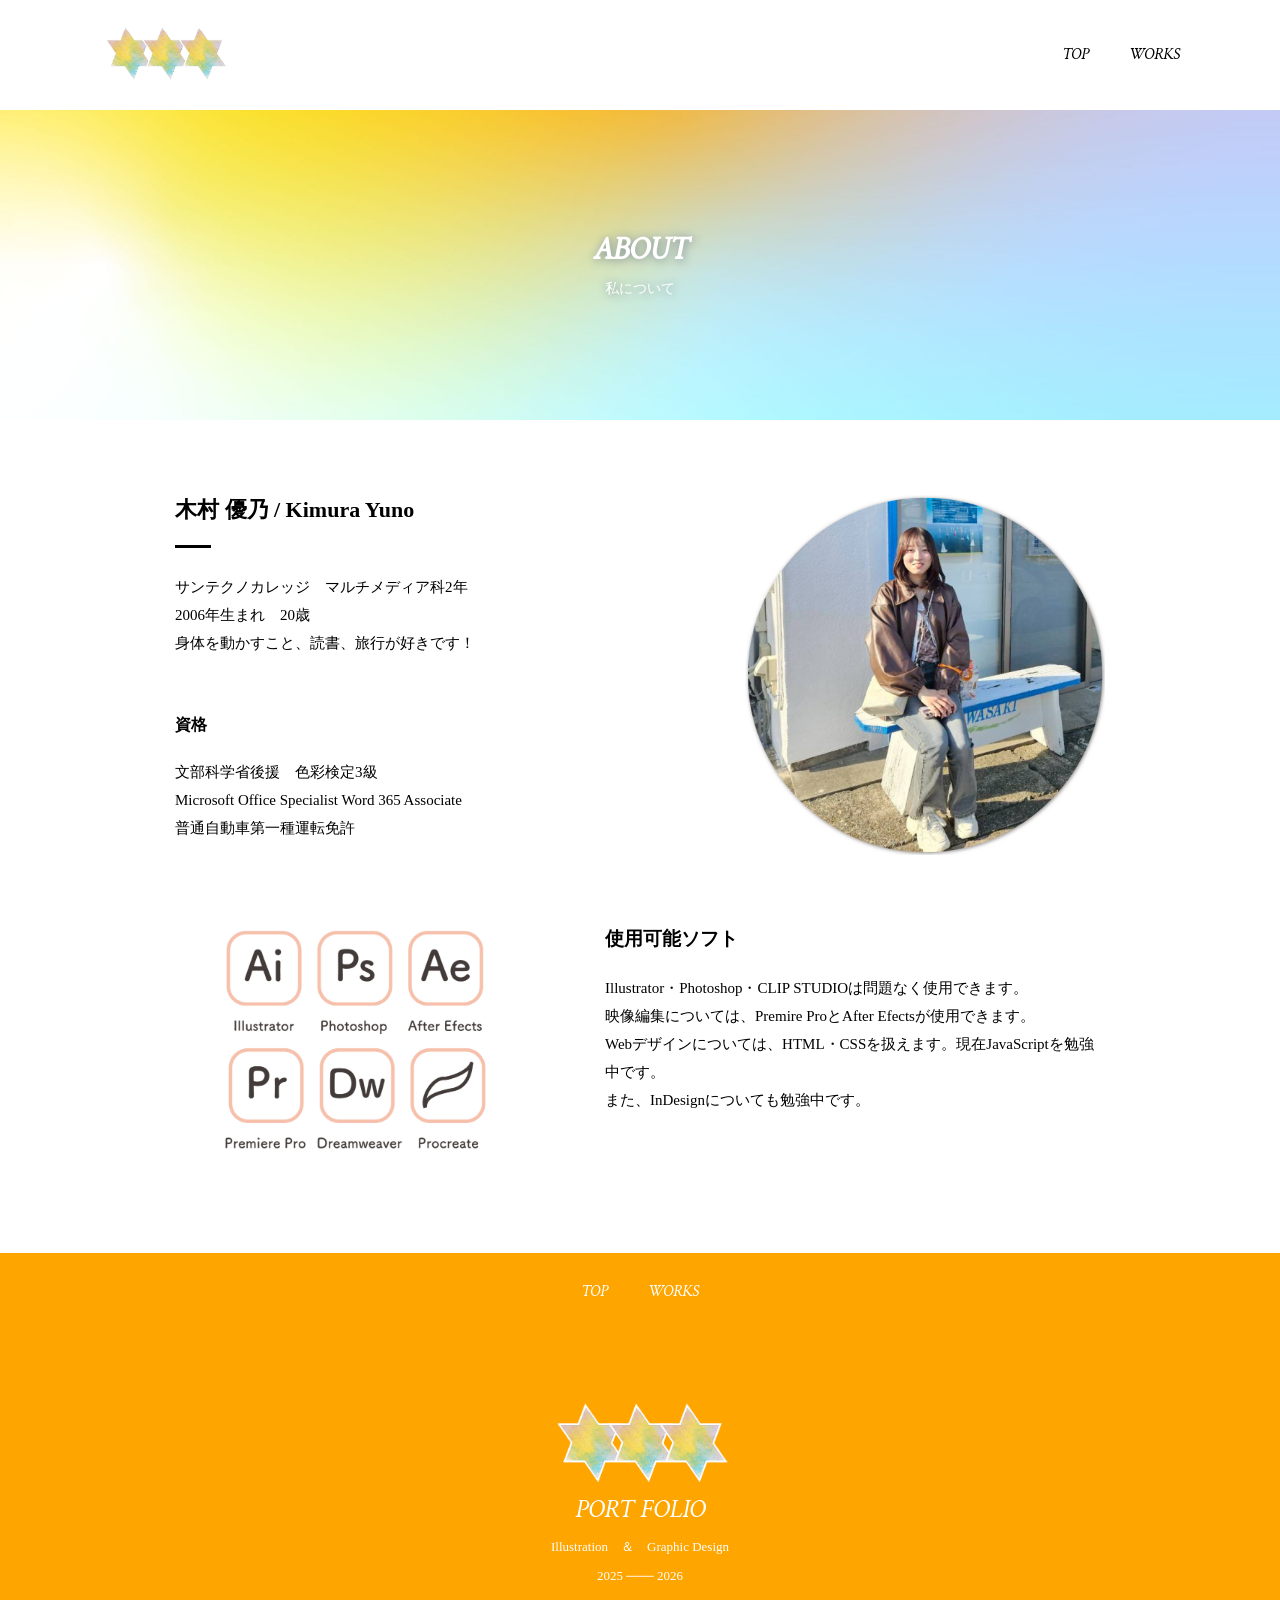
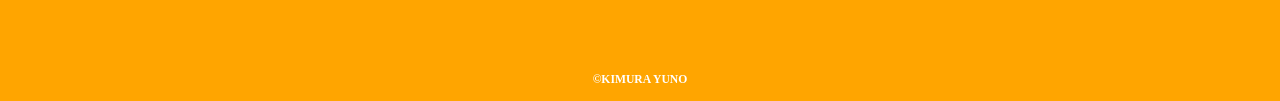
==== concept.html @ e3f26849 "Add files via upload" ====
<!doctype html>
<html>
<head>
<meta charset="UTF-8">
<title>ABOUT | KIMURA YUNO PORTFOLIO website</title>
<meta name="description" content="私について">
<meta name="viewport" content="width=device-width, initial-scale=1">
<script type="text/javascript" src="js/toggle-menu.js"></script>
<link href="css/common.css" rel="stylesheet" type="text/css">
<link rel="preconnect" href="https://fonts.googleapis.com">
<link rel="preconnect" href="https://fonts.gstatic.com" crossorigin>
<link href="https://fonts.googleapis.com/css2?family=Metal&display=swap" rel="stylesheet">
<link href="css/concept.css" rel="stylesheet" type="text/css">
</head>

<body>
<!--headerはここから-->
<header class="header">
  <div class="header-inner"> <a class="header-logo" href="index.html"> <img src="logo.webp" alt="KIMURA YUNO"/></a>
    <button class="toggle-menu-button"></button>
    <div class="header-site-menu">
      <nav class="site-menu">
        <ul>
			          <li><a href="index.html">TOP</a></li>
          <li><a href="shop.html">WORKS</a></li>
        </ul>
      </nav>
    </div>
    <!--header-site-menu--> 
  </div>
  <!--header-inner--> 
</header>
<!--headerはここまで-->  

<!--mainはここから-->
<main class="main">
  <div class="title">
    <h1>ABOUT </h1>
    <p>私について</p>
  </div>
  <!--titleの終わり-->
  <div class="feature">
    <div class="feature-text">
      <h2>木村 優乃 / Kimura Yuno</h2>
      <p>サンテクノカレッジ　マルチメディア科2年<br>
		2006年生まれ　20歳<br>
		身体を動かすこと、読書、旅行が好きです！</p>
	  <h4>資格</h4>
<p>文部科学省後援　色彩検定3級<br>
Microsoft Office Specialist Word 365 Associate<br>
普通自動車第一種運転免許</p>
    </div>
    <!--feature-textの終わり--> 
    <img src="images/concept/img-watashi.jpg" alt="木村優乃の画像"/> </div>
  <div class="feature reverse">
    <div class="feature-text">
     
		<h3>使用可能ソフト</h3>
		<p>Illustrator・Photoshop・CLIP STUDIOは問題なく使用できます。<br>
		映像編集については、Premire ProとAfter Efectsが使用できます。<br>
		Webデザインについては、HTML・CSSを扱えます。現在JavaScriptを勉強中です。<br>
		また、InDesignについても勉強中です。</p>
    </div>
    <!--feature-textの終わり--> 
    <img src="images/concept/img-soft.jpg" alt="使用可能ソフトの画像"/> </div>
  <!--fuature reverseの終わり-->
  
</main>
<!--mainはここまで--> 

<!--footerはここから-->
<footer class="footer">
  <nav class="site-menu">
    <ul>
		 <li><a href="index.html">TOP</a></li>
      <li><a href="shop.html">WORKS</a></li>
    </ul>
  </nav>
  <a class="footer-logo" href="index.html"> <img src="logo.webp" alt="KIMURA YUNO"/></a>
  <p class="footer-PORTFOLIO">PORT FOLIO</p>
  <p class="footer-time">Illustration　＆　Graphic Design</p>
	<p class="footer-time">2025 ─── 2026</p>
  <p class="copyright"><small>&copy;KIMURA YUNO</small></p>
</footer>
<!--footerはここまで-->


</body>
</html>
---- css/common.css ----
@charset "UTF-8";
/* CSS Document */
*, ::before, ::after {
  padding: 0;
  margin: 0;
  box-sizing: border-box;
}
ul, ol {
  list-style: none;
}
a {
  color: inherit;
  text-decoration: none;
}
body {
  color: #000000;
  background-color: #FFFFFF;
  line-height: 1;
  font-family: YuGothic, "Yu Gothic medium", "Hiragino Sans", Meiryo, "sans-serif";
  font-size: 16px;
}
img {
  max-width: 100%;
}
.header-inner {
  max-width: 1200px;
  height: 110px;
  margin-left: auto;
  margin-right: auto;
  padding-left: 40px;
  padding-right: 40px;
  display: flex;
  justify-content: space-between;
  align-items: center;
}
.toggle-menu-button {
  display: none;
}
.header-logo {
  display: block;
  width: 170px;
	transition: transform 0.4s ease;
}
.header-logo:hover {
    transform: scale(1.05);
}
.site-menu ul {
  display: flex;
}

.site-menu ul li {
  margin-left: 20px;
  margin-right: 20px;
}
.site-menu ul li a {
    font-family: "Metal", serif;
    font-weight: 400;
    font-style: normal;
    display: inline-block; 
    transition: transform 0.3s ease; 
}

/* 触れた（ホバーした）ときの設定 */
.site-menu ul li a:hover {
    transform: translateY(-3px); /* 上に3pxふわっと浮く */
}
.footer {
  color: #FFFFFF;
  background-color: #ffa500;
  padding-top: 30px;
  padding-bottom: 15px;
  display: flex;
  flex-direction: column;
  align-items: center;
}
.footer-logo {
  display: block;
  width: 235px;
  margin-top: 90px;
	transition: transform 0.4s ease;
}
.footer-logo:hover {
    transform: scale(1.05);
}
.footer-PORTFOLIO {
	font-family: "Metal", serif; 
  font-size: 26px;
  font-weight: 28px;
}
.footer-time {
  font-size: 13px;
  margin-top: 16px;
}
.copyright {
  font-size: 14px;
  font-weight: bold;
  margin-top: 90px;
}

@media (max-width: 800px){
    .site-menu ul{
        display: block;
        text-align: center;
    }
    .site-menu lt{
        margin-top: 20px;
    }
    .header{
        position: fixed;
        top: 0;
        left: 0;
        right: 0;
        background-color: #FFFFFF;
        height: 50px;
        z-index: 10;
        box-shadow: 0 3px 6px rgba(0, 0, 0, 0.1);
    }
    .header-inner{
        padding-left: 20px;
        padding-right: 20px;
        height: 100%;
        position: relative;
    }
    .header-logo{
        width: 100px;
    }
    .header-site-menu{
        position: absolute;
        top: 100%;
        left: 0;
        right: 0;
        color: #FFFFFF;
        background-color: #736E62;
        padding-top: 30px;
        padding-bottom: 50px;
        display: none;
    }
    .toggle-menu-button{
        display: block;
        width: 44px;
        height: 34px;
        background-image: url("../images/common/icon-menu.png");
        background-size: 50%;
        background-position: center;
        background-repeat: no-repeat;
        background-color: transparent;
        border: none;
        border-radius: 0;
        outline: none;
    }
    .header-site-menu.is-show{
        display: block;
    }
    .main{
        padding-top: 50px;
    }
    .footer-tel{
        font-size: 20px;
    }
    .copyright{
        margin-top: 50px;
    }
    
}
---- css/concept.css ----
@charset "UTF-8";
/* CSS Document */
.title {
  height: 310px;
  background-image: url("../images/index/bg-main-yoko.jpg");
  background-repeat: no-repeat;
  background-position: center center;
  background-size: cover;
  display: flex;
  flex-direction: column;
  justify-content: center;
  align-items: center;
  color: #FFFFFF;
  text-shadow: 1px 1px 10px #778899;
}
.title h1 {
  font-family: "Metal", serif;
  font-size: 32px;
  font-weight: bold;
}
.title p {
  font-size: 14px;
  margin-top: 15px;
}
.feature {
  display: flex;
  justify-content: space-between;
  width: 930px;
  max-width: 90%;
  margin-top: 75px;
  margin-left: auto;
  margin-right: auto;
  align-items: flex-start;
}
.feature img {
  width: 360px;
}
.feature-text {
  max-width: 500px;
  margin-right: 40px;
}
.reverse {
  flex-direction: row-reverse;
}
.reverse .feature-text {
  margin-left: 40px;
  margin-right: 0;
}
.feature-text h2 {
  font-size: 22px;
  font-weight: bold;
  line-height: 30px;
}
.feature-text h4 {
  margin-top: 60px;
}
.feature-text h2::after {
  content: '';
  display: block;
  width: 36px;
  height: 3px;
  background-color: #000000;
  margin-top: 20px;
}
.feature-text p {
  font-size: 15px;
  line-height: 28px;
  margin-top: 25px;
}
.movie {
  width: 930px;
  max-width: 90%;
  background-color: #F8F8F8;
  padding: 50px 60px;
  margin-top: 55px;
  margin-left: auto;
  margin-right: auto;
}
.movie h2 {
  font-size: 22px;
  font-weight: bold;
  text-align: center;
}
.movie h2::after {
  content: '';
  display: block;
  width: 36px;
  height: 3px;
  background-color: #000000;
  margin-top: 20px;
  margin-left: auto;
  margin-right: auto;
}
.movie iframe {
  display: block;
  width: 100%;
  height: 456px;
  margin-top: 30px;
}
.movie p {
  font-size: 15px;
  line-height: 28px;
  margin-top: 20px;
}
.footer {
  margin-top: 100px;
}

@media (max-width: 800px) {
    .feature {
        display: block;
        width: 500px;
        margin-top: 45px;
    }
    .feature-text {
        margin-right: 0;
    }
    .reverse .feature-text {
        margin-left: 0;
    }
    .feature img {
        width: 50%;
        height: auto;
        margin-top: 25px;
		margin-left: 250px;
    }
    .movie {
        width: 500px;
        padding: 30px 25px;
    }
    .movie iframe {
        height: 240px;
    }
}
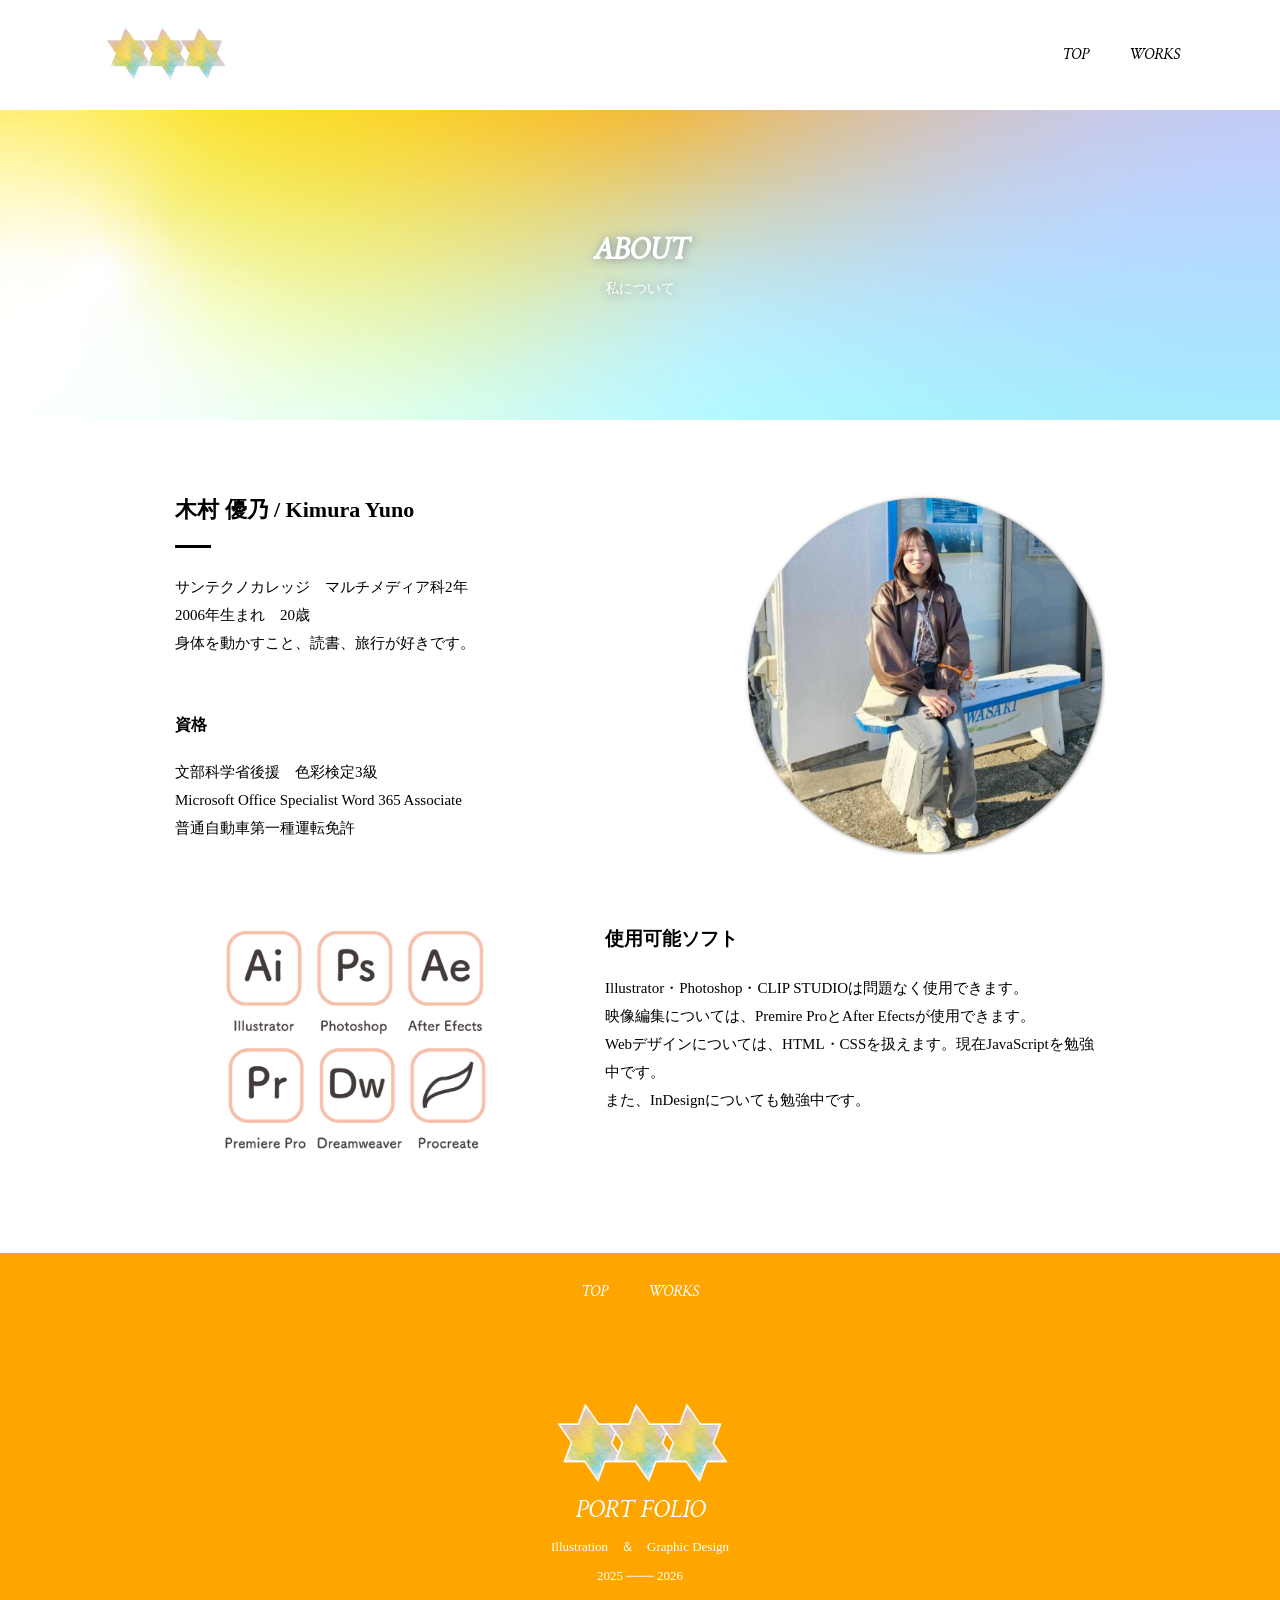
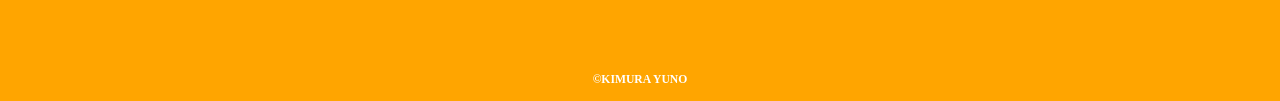
==== commit 60939616: "Add files via upload" ====
--- a/concept.html
+++ b/concept.html
@@ -44,7 +44,7 @@
       <h2>木村 優乃 / Kimura Yuno</h2>
       <p>サンテクノカレッジ　マルチメディア科2年<br>
 		2006年生まれ　20歳<br>
-		身体を動かすこと、読書、旅行が好きです！</p>
+		身体を動かすこと、読書、旅行が好きです。</p>
 	  <h4>資格</h4>
 <p>文部科学省後援　色彩検定3級<br>
 Microsoft Office Specialist Word 365 Associate<br>
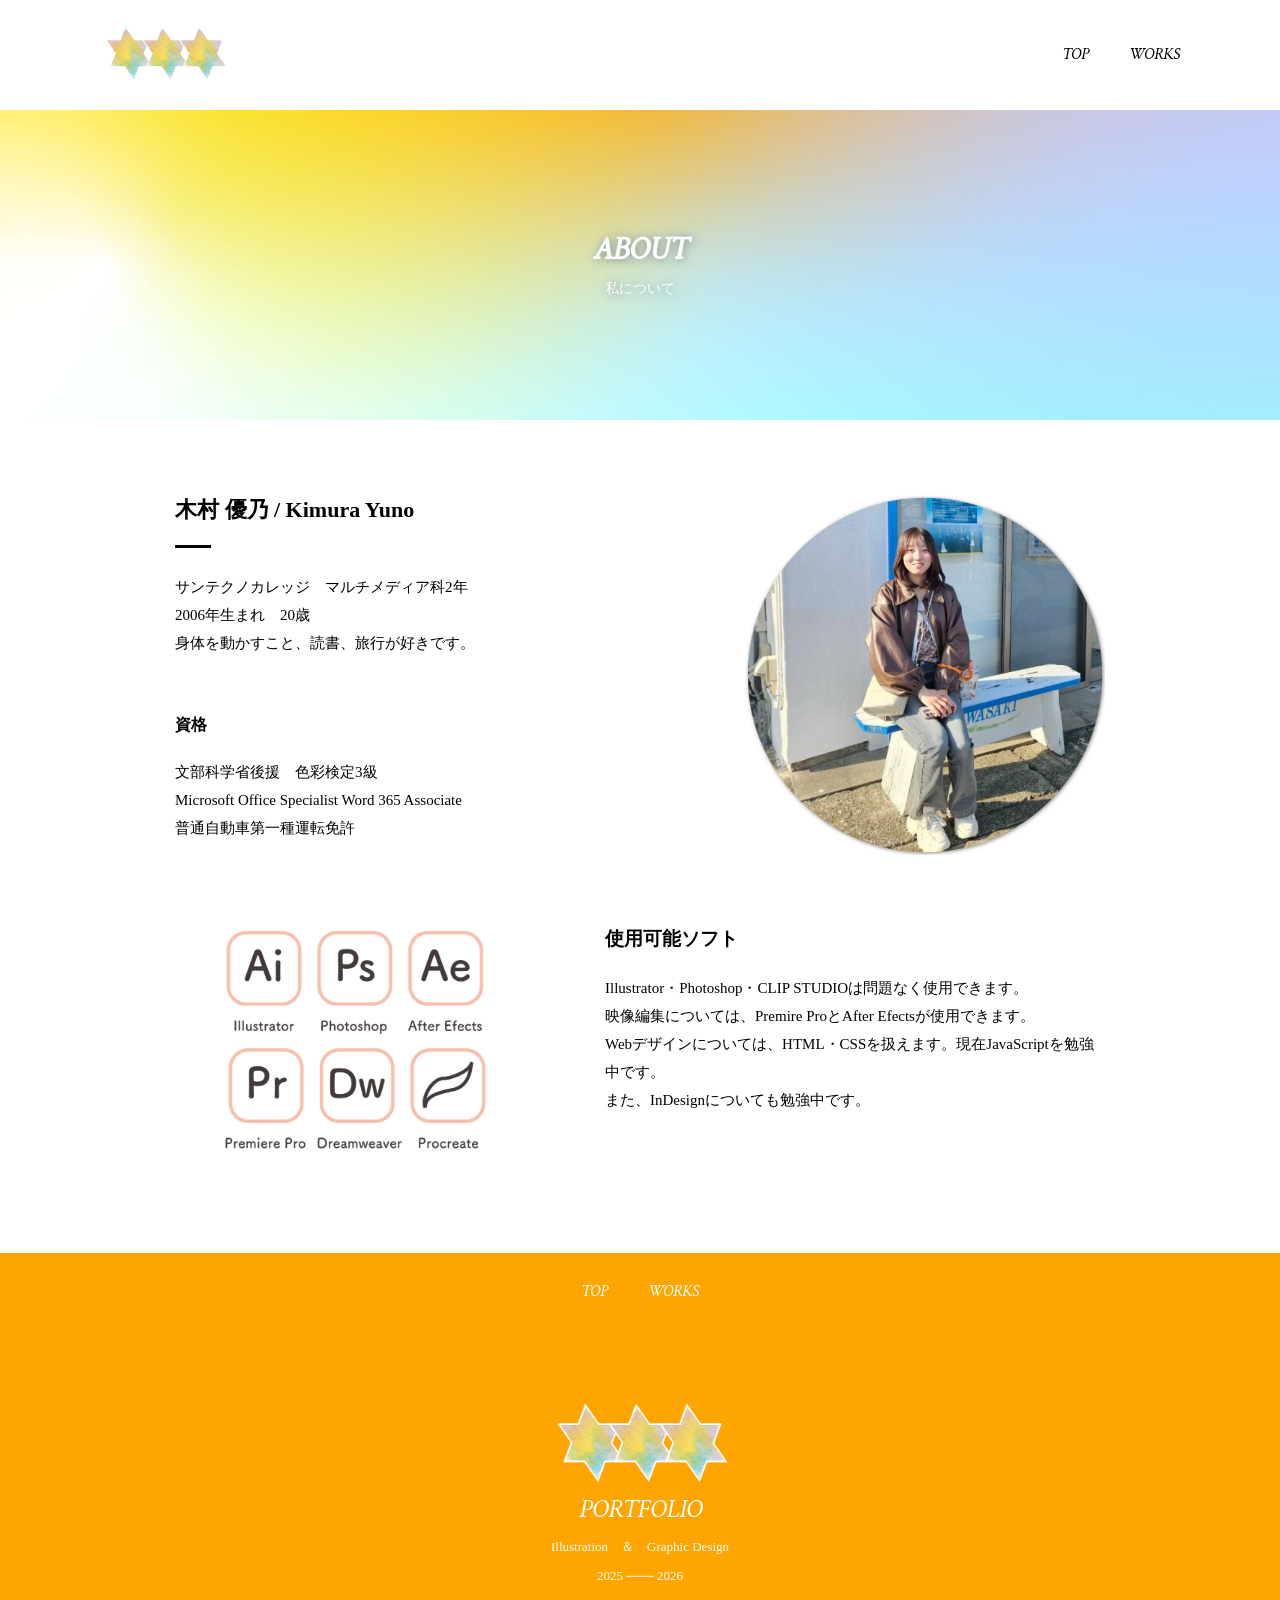
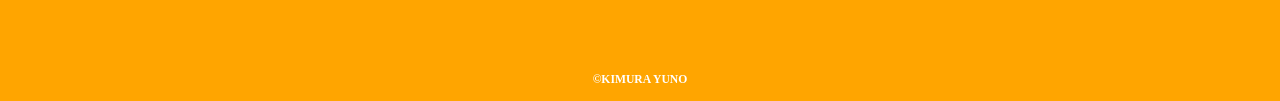
==== commit 3f6e2347: "Add files via upload" ====
--- a/concept.html
+++ b/concept.html
@@ -77,7 +77,7 @@
     </ul>
   </nav>
   <a class="footer-logo" href="index.html"> <img src="logo.webp" alt="KIMURA YUNO"/></a>
-  <p class="footer-PORTFOLIO">PORT FOLIO</p>
+  <p class="footer-PORTFOLIO">PORTFOLIO</p>
   <p class="footer-time">Illustration　＆　Graphic Design</p>
 	<p class="footer-time">2025 ─── 2026</p>
   <p class="copyright"><small>&copy;KIMURA YUNO</small></p>
--- a/css/concept.css
+++ b/css/concept.css
@@ -119,10 +119,10 @@
         margin-left: 0;
     }
     .feature img {
-        width: 50%;
+        width: 60%;
         height: auto;
         margin-top: 25px;
-		margin-left: 250px;
+		margin-left: 70px;
     }
     .movie {
         width: 500px;
